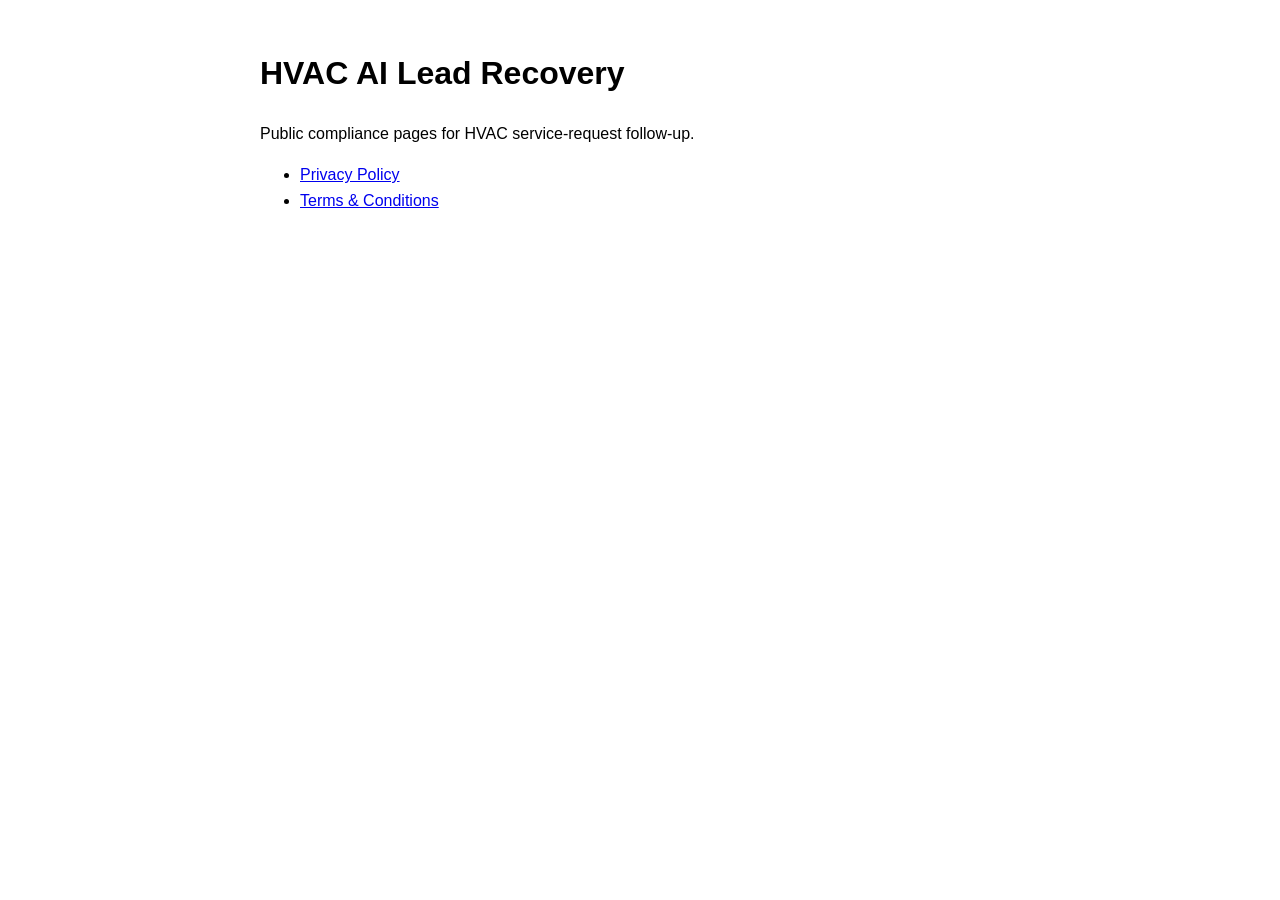
==== index.html @ ae184496 "Create standalone compliance pages" ====
<!doctype html>
<html lang="en">
<head><meta charset="utf-8"><meta name="viewport" content="width=device-width, initial-scale=1"><title>HVAC AI Compliance Pages</title></head>
<body style="font-family:Arial,sans-serif;max-width:760px;margin:48px auto;padding:0 20px;line-height:1.6">
<h1>HVAC AI Lead Recovery</h1><p>Public compliance pages for HVAC service-request follow-up.</p>
<ul><li><a href="privacy-policy.html">Privacy Policy</a></li><li><a href="terms.html">Terms &amp; Conditions</a></li></ul>
</body></html>
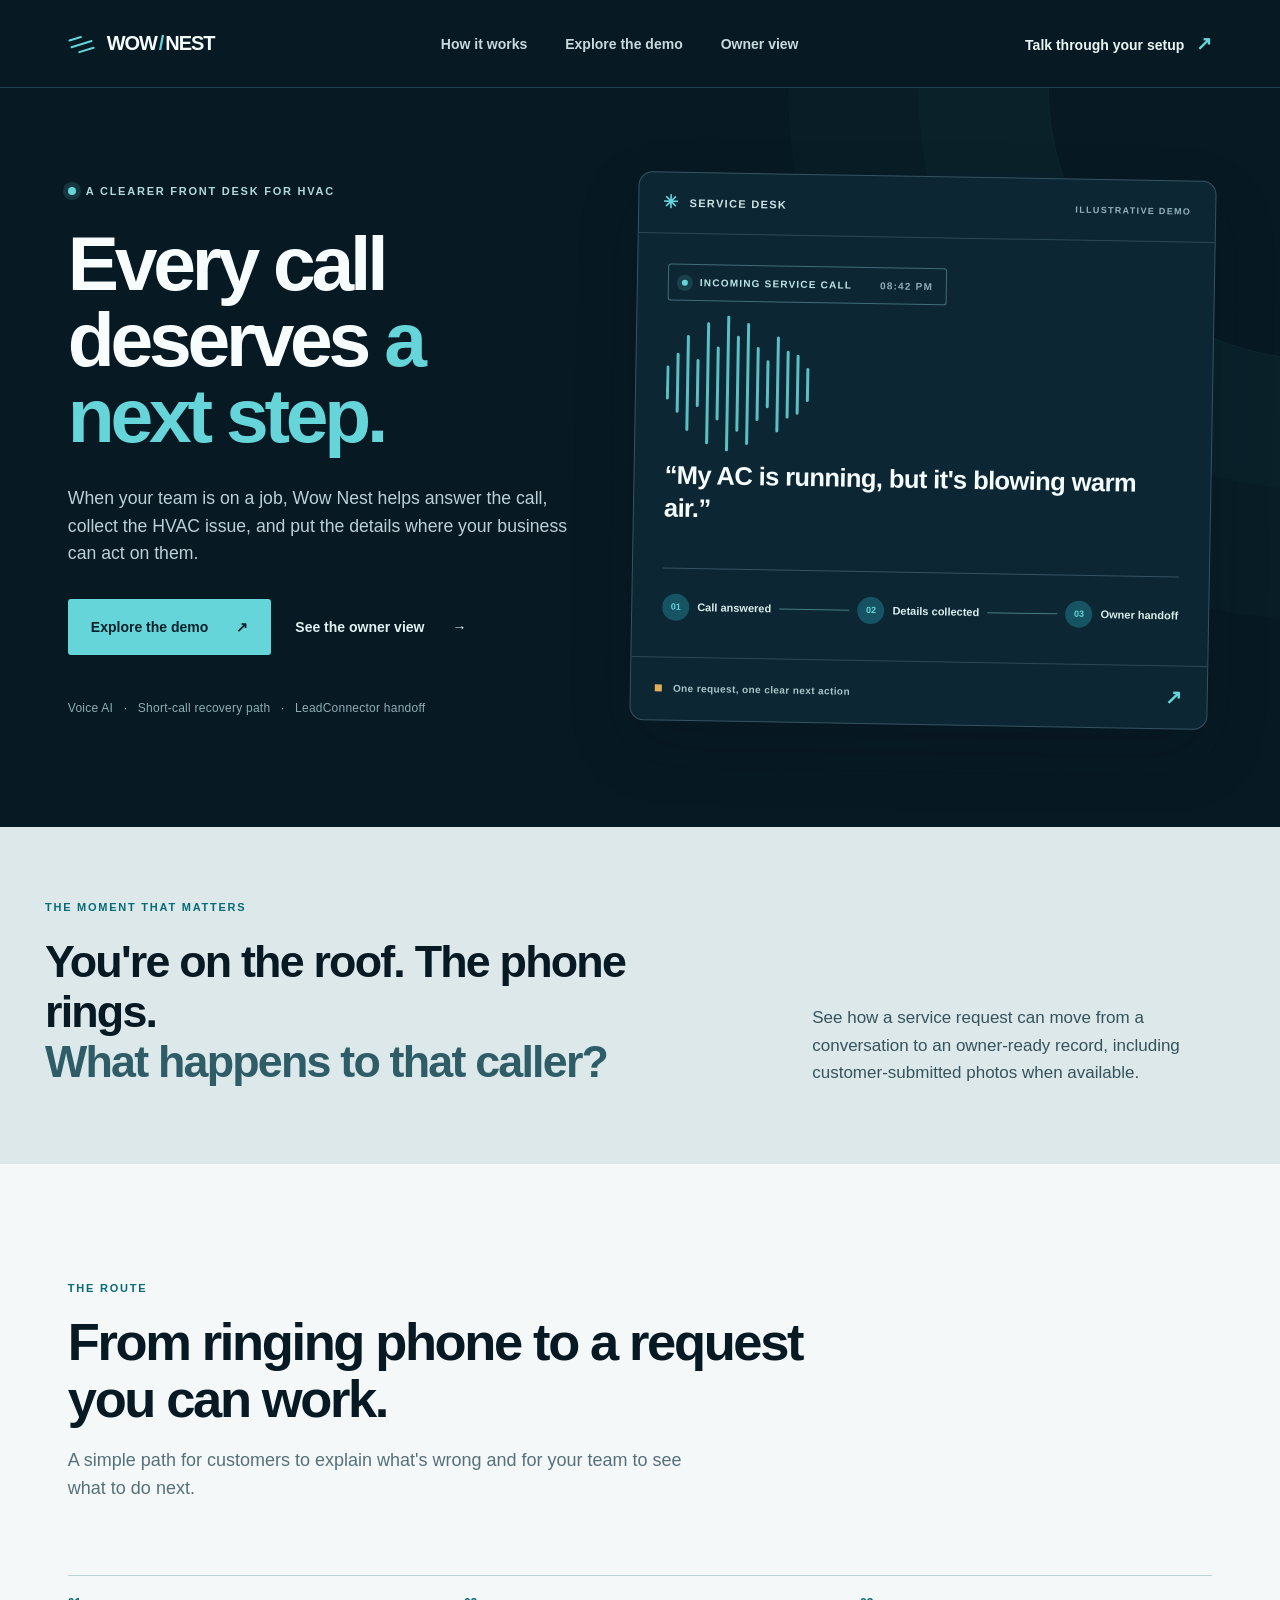
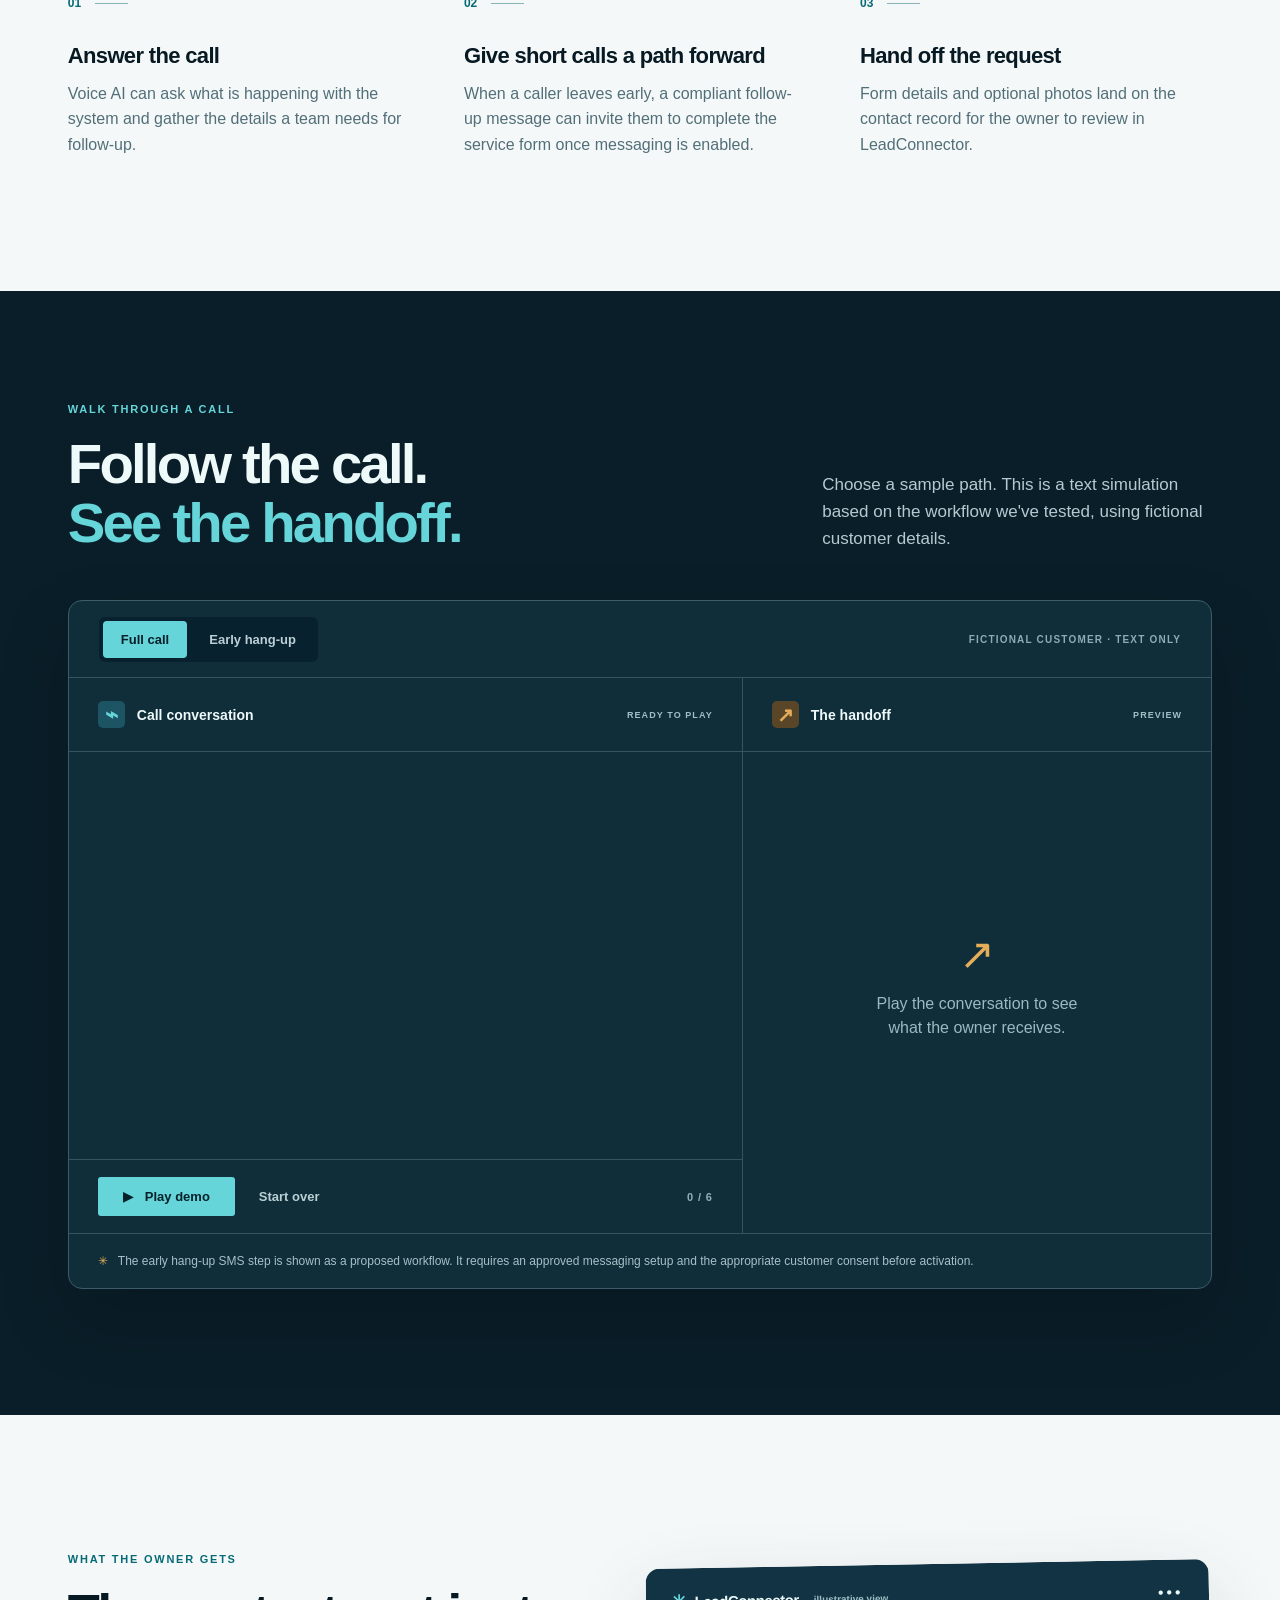
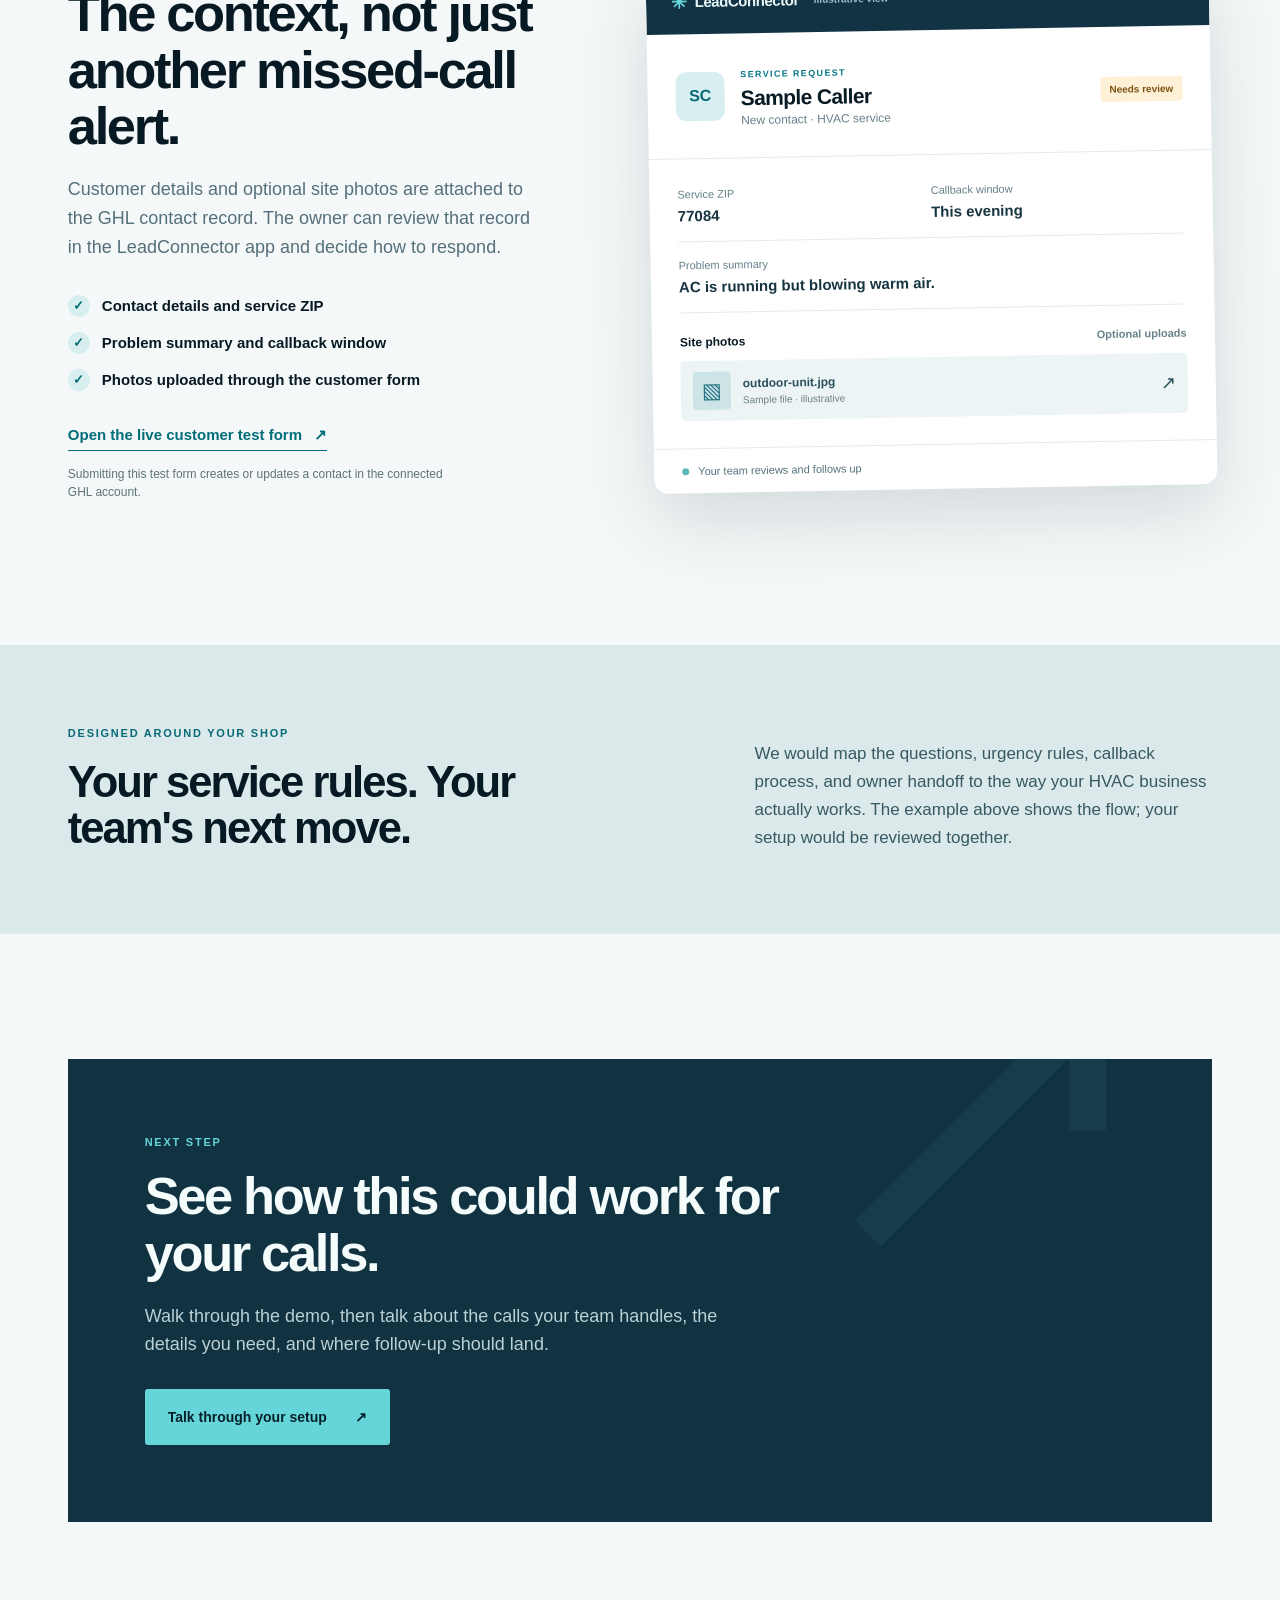
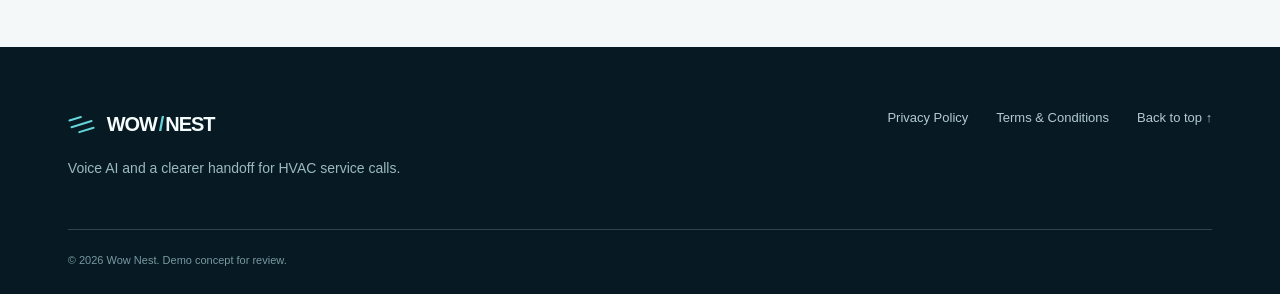
==== commit 094812dc: "Add Wow Nest HVAC demo landing page" ====
--- a/index.html
+++ b/index.html
@@ -1,7 +1,48 @@
 <!doctype html>
 <html lang="en">
-<head><meta charset="utf-8"><meta name="viewport" content="width=device-width, initial-scale=1"><title>HVAC AI Compliance Pages</title></head>
-<body style="font-family:Arial,sans-serif;max-width:760px;margin:48px auto;padding:0 20px;line-height:1.6">
-<h1>HVAC AI Lead Recovery</h1><p>Public compliance pages for HVAC service-request follow-up.</p>
-<ul><li><a href="privacy-policy.html">Privacy Policy</a></li><li><a href="terms.html">Terms &amp; Conditions</a></li></ul>
-</body></html>
+<head>
+  <meta charset="utf-8">
+  <meta name="viewport" content="width=device-width, initial-scale=1">
+  <meta name="theme-color" content="#071923">
+  <meta name="description" content="See how Wow Nest helps HVAC teams answer calls, collect service details, and hand requests to the owner in LeadConnector.">
+  <title>Wow Nest — Every call deserves a next step</title>
+  <link rel="stylesheet" href="styles.css">
+  <script src="script.js" defer></script>
+</head>
+<body>
+  <!-- THESIS: Make the handoff visible: call, customer detail, owner view. Avoid generic AI feature tiles.
+       OWN-WORLD: Midnight dispatch desk, mineral blue surfaces, cyan active lines, restrained amber signals.
+       STORY: HVAC owner recognizes a missed detail, walks through a sample call, sees what lands in LeadConnector.
+       FIRST VIEWPORT: Clear offer and CTA at left; a large, legible dispatch preview at right.
+       FORM: Interactive workflow demonstration chosen by the user, with full-call and short-call paths. -->
+  <a class="skip-link" href="#main">Skip to content</a>
+  <header class="site-header">
+    <a class="brand" href="#top" aria-label="Wow Nest home"><span class="brand-mark" aria-hidden="true"><span></span><span></span><span></span></span><span>WOW<span class="brand-separator">/</span>NEST</span></a>
+    <nav class="nav-links" aria-label="Main navigation"><a href="#how-it-works">How it works</a><a href="#demo">Explore the demo</a><a href="#handoff">Owner view</a></nav>
+    <a class="header-cta" href="#contact">Talk through your setup <span aria-hidden="true">↗</span></a>
+  </header>
+  <main id="main">
+    <section class="hero" id="top" aria-labelledby="hero-title">
+      <div class="hero-copy">
+        <p class="eyebrow"><span class="live-dot" aria-hidden="true"></span> A CLEARER FRONT DESK FOR HVAC</p>
+        <h1 id="hero-title">Every call deserves <em>a next step.</em></h1>
+        <p class="hero-intro">When your team is on a job, Wow Nest helps answer the call, collect the HVAC issue, and put the details where your business can act on them.</p>
+        <div class="hero-actions"><a class="button button-primary" href="#demo">Explore the demo <span aria-hidden="true">↗</span></a><a class="button button-text" href="#handoff">See the owner view <span aria-hidden="true">→</span></a></div>
+        <p class="hero-note">Voice AI <span>·</span> Short-call recovery path <span>·</span> LeadConnector handoff</p>
+      </div>
+      <div class="hero-console" aria-label="Illustrative call handoff preview">
+        <div class="console-top"><span class="console-name"><span class="tiny-mark" aria-hidden="true">✳</span> SERVICE DESK</span><span class="console-label">ILLUSTRATIVE DEMO</span></div>
+        <div class="console-main"><div class="incoming-badge"><span class="pulse-dot" aria-hidden="true"></span> INCOMING SERVICE CALL <span class="incoming-time">08:42 PM</span></div><div class="console-wave" aria-hidden="true"><span></span><span></span><span></span><span></span><span></span><span></span><span></span><span></span><span></span><span></span><span></span><span></span><span></span><span></span><span></span></div><p class="console-quote">“My AC is running, but it's blowing warm air.”</p><div class="console-divider"></div><div class="console-route"><span class="route-step active"><span class="route-icon">01</span> Call answered</span><span class="route-line"></span><span class="route-step active"><span class="route-icon">02</span> Details collected</span><span class="route-line"></span><span class="route-step active"><span class="route-icon">03</span> Owner handoff</span></div></div>
+        <div class="console-bottom"><span><span class="small-square" aria-hidden="true"></span> One request, one clear next action</span><span class="console-arrow" aria-hidden="true">↗</span></div>
+      </div>
+    </section>
+    <section class="problem-band" aria-labelledby="problem-title"><div class="band-inner"><p class="band-kicker">THE MOMENT THAT MATTERS</p><h2 id="problem-title">You're on the roof. The phone rings.<br><span>What happens to that caller?</span></h2><p>See how a service request can move from a conversation to an owner-ready record, including customer-submitted photos when available.</p></div></section>
+    <section class="process section-shell" id="how-it-works" aria-labelledby="process-title"><div class="section-heading"><p class="section-kicker">THE ROUTE</p><h2 id="process-title">From ringing phone to a request you can work.</h2><p>A simple path for customers to explain what's wrong and for your team to see what to do next.</p></div><div class="process-rail"><article class="process-stop"><span class="stop-number">01 <span class="stop-rule"></span></span><h3>Answer the call</h3><p>Voice AI can ask what is happening with the system and gather the details a team needs for follow-up.</p></article><article class="process-stop"><span class="stop-number">02 <span class="stop-rule"></span></span><h3>Give short calls a path forward</h3><p>When a caller leaves early, a compliant follow-up message can invite them to complete the service form once messaging is enabled.</p></article><article class="process-stop"><span class="stop-number">03 <span class="stop-rule"></span></span><h3>Hand off the request</h3><p>Form details and optional photos land on the contact record for the owner to review in LeadConnector.</p></article></div></section>
+    <section class="demo-section" id="demo" aria-labelledby="demo-title"><div class="section-shell"><div class="demo-heading"><div><p class="section-kicker">WALK THROUGH A CALL</p><h2 id="demo-title">Follow the call.<br><span>See the handoff.</span></h2></div><p class="demo-subhead">Choose a sample path. This is a text simulation based on the workflow we've tested, using fictional customer details.</p></div><div class="demo-frame"><div class="demo-toolbar"><div class="demo-tabs" role="tablist" aria-label="Demo scenario"><button class="scenario-tab is-selected" id="tab-full" type="button" role="tab" aria-selected="true" aria-controls="demo-panel" data-scenario="full">Full call</button><button class="scenario-tab" id="tab-short" type="button" role="tab" aria-selected="false" aria-controls="demo-panel" data-scenario="short">Early hang-up</button></div><span class="demo-fiction">FICTIONAL CUSTOMER · TEXT ONLY</span></div><div class="demo-content" id="demo-panel" role="tabpanel" aria-labelledby="tab-full"><div class="dialogue-pane"><div class="pane-heading"><div><span class="pane-icon" aria-hidden="true">⌁</span><span>Call conversation</span></div><span id="call-status" class="status-label">READY TO PLAY</span></div><div id="messages" class="messages" aria-live="polite" aria-relevant="additions text"></div><div class="demo-controls"><button class="play-control" id="play-pause" type="button" aria-label="Play demo"><span id="play-symbol" aria-hidden="true">▶</span><span id="play-label">Play demo</span></button><button class="restart-control" id="restart" type="button">Start over</button><span class="demo-count" id="demo-count">0 / 0</span></div></div><aside class="outcome-pane" aria-labelledby="outcome-title"><div class="pane-heading"><div><span class="pane-icon pane-icon-amber" aria-hidden="true">↗</span><span id="outcome-title">The handoff</span></div><span class="status-label" id="handoff-status">PREVIEW</span></div><div class="outcome-body" id="outcome-body"></div></aside></div><div class="demo-footer"><span class="footer-asterisk" aria-hidden="true">✳</span><span>The early hang-up SMS step is shown as a proposed workflow. It requires an approved messaging setup and the appropriate customer consent before activation.</span></div></div></div></section>
+    <section class="handoff section-shell" id="handoff" aria-labelledby="handoff-title"><div class="handoff-copy"><p class="section-kicker">WHAT THE OWNER GETS</p><h2 id="handoff-title">The context, not just another missed-call alert.</h2><p>Customer details and optional site photos are attached to the GHL contact record. The owner can review that record in the LeadConnector app and decide how to respond.</p><div class="proof-list"><div><span class="proof-check" aria-hidden="true">✓</span> Contact details and service ZIP</div><div><span class="proof-check" aria-hidden="true">✓</span> Problem summary and callback window</div><div><span class="proof-check" aria-hidden="true">✓</span> Photos uploaded through the customer form</div></div><a class="inline-link" href="https://api.leadconnectorhq.com/widget/form/VKua0E1kBo2Og0sKDTkM" target="_blank" rel="noopener noreferrer">Open the live customer test form <span aria-hidden="true">↗</span></a><p class="form-note">Submitting this test form creates or updates a contact in the connected GHL account.</p></div><div class="owner-preview" aria-label="Illustrative owner contact view"><div class="owner-top"><span class="owner-logo"><span class="owner-logo-mark" aria-hidden="true">✳</span> LeadConnector <small>illustrative view</small></span><span class="owner-top-menu" aria-hidden="true">•••</span></div><div class="owner-person"><div class="avatar" aria-hidden="true">SC</div><div><span class="record-label">SERVICE REQUEST</span><h3>Sample Caller</h3><p>New contact · HVAC service</p></div><span class="record-state">Needs review</span></div><div class="owner-grid"><div><span>Service ZIP</span><strong>77084</strong></div><div><span>Callback window</span><strong>This evening</strong></div><div class="owner-wide"><span>Problem summary</span><strong>AC is running but blowing warm air.</strong></div></div><div class="owner-photos"><div class="photos-heading"><span>Site photos</span><small>Optional uploads</small></div><div class="photo-file"><span class="photo-icon" aria-hidden="true">▧</span><div><strong>outdoor-unit.jpg</strong><small>Sample file · illustrative</small></div><span aria-hidden="true">↗</span></div></div><div class="owner-bottom"><span class="owner-small-dot" aria-hidden="true"></span> Your team reviews and follows up</div></div></section>
+    <section class="setup-band" aria-labelledby="setup-title"><div class="section-shell setup-inner"><div><p class="section-kicker">DESIGNED AROUND YOUR SHOP</p><h2 id="setup-title">Your service rules. Your team's next move.</h2></div><p>We would map the questions, urgency rules, callback process, and owner handoff to the way your HVAC business actually works. The example above shows the flow; your setup would be reviewed together.</p></div></section>
+    <section class="contact-section section-shell" id="contact" aria-labelledby="contact-title"><div class="contact-panel"><p class="section-kicker">NEXT STEP</p><h2 id="contact-title">See how this could work for your calls.</h2><p>Walk through the demo, then talk about the calls your team handles, the details you need, and where follow-up should land.</p><button type="button" class="button button-primary" id="booking-button">Talk through your setup <span aria-hidden="true">↗</span></button><p class="booking-status" id="booking-status" role="status" aria-live="polite" hidden>The booking form link will be added before this page goes live. The demo above is ready to explore.</p></div></section>
+  </main>
+  <footer class="site-footer"><div class="footer-main"><a class="brand brand-footer" href="#top" aria-label="Wow Nest home"><span class="brand-mark" aria-hidden="true"><span></span><span></span><span></span></span><span>WOW<span class="brand-separator">/</span>NEST</span></a><p>Voice AI and a clearer handoff for HVAC service calls.</p></div><div class="footer-links"><a href="privacy-policy.html">Privacy Policy</a><a href="terms.html">Terms &amp; Conditions</a><a href="#top">Back to top ↑</a></div><p class="copyright">© <span id="year">2026</span> Wow Nest. Demo concept for review.</p></footer>
+</body>
+</html>
--- a/styles.css
+++ b/styles.css
@@ -0,0 +1,13 @@
+:root{--ink:#071923;--ink-2:#102b3a;--ink-3:#183848;--paper:#f5f8f8;--white:#fff;--line:#d5e0e3;--muted:#55707b;--cyan:#65d5d9;--cyan-deep:#066b76;--amber:#e4ad59;--shadow:0 25px 62px rgba(2,20,30,.19)}
+*{box-sizing:border-box}html{scroll-behavior:smooth}body{margin:0;background:var(--paper);color:var(--ink);font-family:"Segoe UI",Arial,sans-serif;-webkit-font-smoothing:antialiased}button,a{font:inherit}button{cursor:pointer}a{color:inherit}a:focus-visible,button:focus-visible{outline:3px solid var(--amber);outline-offset:4px}::selection{background:var(--cyan);color:var(--ink)}.skip-link{position:absolute;left:16px;top:-60px;z-index:1000;padding:10px 14px;background:var(--cyan);color:var(--ink)}.skip-link:focus{top:16px}
+.site-header{height:88px;display:flex;align-items:center;justify-content:space-between;gap:32px;padding:0 clamp(24px,5.3vw,88px);background:var(--ink);color:#eef8f8;border-bottom:1px solid #244251}.brand{display:inline-flex;align-items:center;gap:11px;text-decoration:none;color:#f5fcfc;font-weight:850;font-size:20px;letter-spacing:-.055em;white-space:nowrap}.brand-separator{color:var(--cyan);padding:0 2px}.brand-mark{width:28px;height:28px;position:relative;display:inline-block;transform:rotate(-17deg)}.brand-mark span{position:absolute;height:2px;width:23px;background:var(--cyan);left:2px;border-radius:2px}.brand-mark span:nth-child(1){top:6px;width:14px}.brand-mark span:nth-child(2){top:13px;width:23px}.brand-mark span:nth-child(3){top:20px;width:17px;left:8px}.nav-links{display:flex;align-items:center;gap:38px}.nav-links a{text-decoration:none;font-size:14px;font-weight:600;color:#c8dadd;transition:color .2s}.nav-links a:hover,.header-cta:hover{color:var(--cyan)}.header-cta{text-decoration:none;font-size:14px;font-weight:750;color:#e9f5f4;white-space:nowrap}.header-cta span{font-size:19px;margin-left:8px;color:var(--cyan)}
+.hero{min-height:690px;background:var(--ink);color:#f7fcfc;display:grid;grid-template-columns:minmax(0,.93fr) minmax(0,1.07fr);gap:clamp(32px,5vw,80px);align-items:center;padding:88px clamp(24px,5.3vw,88px) 102px;position:relative;overflow:hidden}.hero::before{content:"";position:absolute;width:540px;height:540px;border:1px solid rgba(101,213,217,.07);border-radius:50%;right:-310px;top:-270px;box-shadow:0 0 0 130px rgba(101,213,217,.025),0 0 0 260px rgba(101,213,217,.017);pointer-events:none}.hero-copy,.hero-console{position:relative;z-index:1}.eyebrow,.section-kicker,.band-kicker{font-size:11px;font-weight:800;letter-spacing:.16em;margin:0 0 28px}.eyebrow{color:#b1d9db;display:flex;align-items:center;gap:10px}.live-dot,.pulse-dot{width:8px;height:8px;background:var(--cyan);border-radius:50%;display:inline-block;box-shadow:0 0 0 5px rgba(101,213,217,.15)}h1,h2,h3,p{margin-top:0}.hero h1{font-family:Arial,"Segoe UI",sans-serif;font-size:clamp(54px,6vw,104px);line-height:.99;letter-spacing:-.055em;max-width:690px;margin:0 0 32px;font-weight:800}.hero h1 em{font-style:normal;color:var(--cyan)}.hero-intro{font-size:clamp(17px,1.38vw,21px);line-height:1.55;color:#bbd1d6;max-width:570px;margin-bottom:32px}.hero-actions{display:flex;align-items:center;flex-wrap:wrap;gap:24px}.button{display:inline-flex;justify-content:center;align-items:center;gap:28px;min-height:56px;padding:15px 23px;text-decoration:none;border-radius:3px;font-size:14px;font-weight:800;border:0;transition:background .2s,color .2s,transform .2s}.button:hover{transform:translateY(-2px)}.button-primary{background:var(--cyan);color:#06212a}.button-primary:hover{background:#93e8e8}.button-text{color:#e2f1f1;padding-left:0}.button-text:hover{color:var(--cyan)}.hero-note{font-size:12px;color:#8eaeb5;margin:46px 0 0;letter-spacing:.02em}.hero-note span{color:var(--cyan);padding:0 7px}
+.hero-console{background:#0d2633;border:1px solid #355363;border-radius:14px;box-shadow:var(--shadow);overflow:hidden;transform:rotate(1deg)}.console-top,.console-bottom{display:flex;justify-content:space-between;align-items:center;padding:19px 24px;border-bottom:1px solid #2c4957;color:#cce2e5;font-size:11px;font-weight:800;letter-spacing:.12em}.console-name{display:flex;align-items:center;gap:10px}.tiny-mark{color:var(--cyan);font-size:18px}.console-label{font-size:9px;color:#94b4bc}.console-main{padding:30px 30px 36px}.incoming-badge{display:inline-flex;align-items:center;gap:12px;border:1px solid #3f6c78;border-radius:3px;padding:12px 13px;color:#bde7e7;font-size:10px;letter-spacing:.12em;font-weight:800}.incoming-badge .pulse-dot{width:6px;height:6px}.incoming-time{margin-left:16px;color:#8eacb5}.console-wave{display:flex;align-items:center;gap:7px;height:136px;margin:14px 0 8px;overflow:hidden}.console-wave span{width:3px;background:var(--cyan);border-radius:4px;opacity:.88;height:25%;animation:wave 2.5s ease-in-out infinite}.console-wave span:nth-child(2),.console-wave span:nth-child(14){height:44%;animation-delay:.1s}.console-wave span:nth-child(3),.console-wave span:nth-child(12){height:70%;animation-delay:.2s}.console-wave span:nth-child(4),.console-wave span:nth-child(11){height:36%;animation-delay:.3s}.console-wave span:nth-child(5),.console-wave span:nth-child(9){height:90%;animation-delay:.4s}.console-wave span:nth-child(6),.console-wave span:nth-child(10){height:54%;animation-delay:.5s}.console-wave span:nth-child(7){height:100%;animation-delay:.6s}.console-wave span:nth-child(8){height:70%;animation-delay:.7s}.console-wave span:nth-child(13){height:50%;animation-delay:.8s}@keyframes wave{50%{transform:scaleY(.72);opacity:.55}}.console-quote{font-size:clamp(21px,2vw,30px);line-height:1.3;letter-spacing:-.025em;font-weight:650;max-width:490px;color:#f4fcfc;margin:0 0 42px}.console-divider{border-top:1px solid #355363}.console-route{display:flex;align-items:center;gap:8px;justify-content:space-between;margin-top:25px}.route-step{display:flex;align-items:center;gap:8px;color:#d8eeed;font-size:11px;font-weight:700;white-space:nowrap}.route-icon{display:grid;place-items:center;width:27px;height:27px;border-radius:50%;background:#165363;color:var(--cyan);font-size:9px}.route-line{height:1px;flex:1;background:#477c82}.console-bottom{border-top:1px solid #2c4957;border-bottom:0;font-size:10px;letter-spacing:.04em;color:#a7c5c9}.small-square{display:inline-block;width:7px;height:7px;background:var(--amber);margin-right:8px}.console-arrow{font-size:20px;color:var(--cyan)}
+.problem-band{background:#dce8e9;padding:74px 24px 78px}.band-inner{max-width:1190px;margin:auto;display:grid;grid-template-columns:1.15fr .75fr;column-gap:10%;align-items:end}.band-kicker{color:var(--cyan-deep);grid-column:1/-1;margin-bottom:23px}.problem-band h2{font-size:clamp(30px,3.5vw,52px);letter-spacing:-.04em;line-height:1.12;margin:0}.problem-band h2 span{color:#2e5d68}.problem-band p:last-child{font-size:17px;line-height:1.6;color:#36535c;margin:0;max-width:410px}.section-shell{max-width:1350px;margin:auto;padding-left:clamp(24px,5.3vw,88px);padding-right:clamp(24px,5.3vw,88px)}.process{padding-top:118px;padding-bottom:134px}.section-kicker{color:var(--cyan-deep);margin-bottom:20px}.section-heading{max-width:810px}.section-heading h2,.handoff h2,.setup-band h2,.contact-panel h2{font-size:clamp(36px,4.1vw,62px);line-height:1.08;letter-spacing:-.045em;margin:0 0 20px}.section-heading>p:last-child{font-size:18px;line-height:1.55;color:var(--muted);max-width:640px}.process-rail{display:grid;grid-template-columns:repeat(3,1fr);gap:44px;margin-top:72px;border-top:1px solid #bbd1d5}.process-stop{padding-top:20px}.stop-number{display:flex;align-items:center;gap:14px;color:var(--cyan-deep);font-size:12px;font-weight:850}.stop-rule{display:inline-block;width:33px;height:1px;background:#88b4b8}.process-stop h3{font-size:22px;letter-spacing:-.03em;margin:33px 0 12px}.process-stop p{font-size:16px;line-height:1.58;color:#526f79;max-width:335px;margin:0}
+.demo-section{background:#0a1e29;color:#eef9f9;padding:112px 0 126px}.demo-section .section-kicker{color:var(--cyan)}.demo-heading{display:flex;justify-content:space-between;align-items:end;gap:50px;margin-bottom:48px}.demo-heading h2{font-size:clamp(38px,4.4vw,70px);line-height:1.04;letter-spacing:-.05em;margin:0}.demo-heading h2 span{color:var(--cyan)}.demo-subhead{color:#b3cbd0;font-size:17px;line-height:1.6;max-width:390px;margin:0}.demo-frame{border:1px solid #3c5c69;background:#102d3a;border-radius:14px;overflow:hidden;box-shadow:0 30px 70px rgba(0,0,0,.18)}.demo-toolbar{height:77px;border-bottom:1px solid #365361;display:flex;align-items:center;justify-content:space-between;gap:20px;padding:0 30px}.demo-tabs{display:flex;gap:4px;padding:4px;background:#08212e;border-radius:6px}.scenario-tab{border:0;background:transparent;color:#bad0d5;padding:11px 18px;border-radius:4px;font-size:13px;font-weight:750}.scenario-tab:hover{color:#fff}.scenario-tab.is-selected{background:var(--cyan);color:#061f29}.demo-fiction{font-size:10px;font-weight:800;letter-spacing:.12em;color:#8cacb5}.demo-content{display:grid;grid-template-columns:1.18fr .82fr;min-height:555px}.dialogue-pane{display:flex;flex-direction:column;border-right:1px solid #365361;min-width:0}.pane-heading{height:74px;padding:0 29px;border-bottom:1px solid #365361;display:flex;align-items:center;justify-content:space-between;gap:12px;font-size:14px;font-weight:750}.pane-heading>div{display:flex;align-items:center;gap:12px}.pane-icon{display:grid;place-items:center;width:27px;height:27px;background:#1d5463;color:var(--cyan);border-radius:5px;font-size:22px}.pane-icon-amber{background:#594628;color:var(--amber);font-size:20px}.status-label{font-size:9px;letter-spacing:.12em;color:#a2bec5;font-weight:850;white-space:nowrap}.messages{flex:1;min-height:335px;max-height:420px;overflow-y:auto;padding:29px;scrollbar-color:#3b7280 transparent}.message{max-width:80%;margin:0 0 19px;animation:messageIn .3s cubic-bezier(.16,1,.3,1) both}.message-speaker{font-size:9px;font-weight:850;letter-spacing:.13em;display:block;margin-bottom:9px;color:#9ddfe0}.message p{padding:15px 17px;font-size:14px;line-height:1.5;margin:0;background:#235969;color:#f4fcfc;border-radius:5px 15px 15px 15px}.message-caller{margin-left:auto}.message-caller .message-speaker{text-align:right;color:#d3e0e2}.message-caller p{background:#dce9eb;color:#102833;border-radius:15px 5px 15px 15px}.message-system{margin-left:auto;margin-right:auto;max-width:92%;text-align:center}.message-system .message-speaker{color:#e5bd7a}.message-system p{background:#30404a;color:#e7f0f1;border-radius:5px;font-size:13px}.demo-controls{display:flex;align-items:center;gap:18px;padding:17px 29px;border-top:1px solid #365361}.play-control{background:var(--cyan);border:0;color:#05222b;border-radius:3px;padding:12px 17px;font-size:13px;font-weight:850;display:flex;gap:12px;align-items:center;min-width:137px;justify-content:center}.play-control:hover{background:#9be8e9}.restart-control{border:0;background:none;color:#b9d0d4;font-size:13px;font-weight:700}.restart-control:hover{text-decoration:underline}.demo-count{margin-left:auto;color:#92afb7;font-size:11px;font-weight:800;letter-spacing:.08em}.outcome-pane{display:flex;flex-direction:column;min-width:0}.outcome-body{flex:1;padding:37px 30px}.outcome-idle{height:100%;min-height:335px;display:flex;align-items:center;justify-content:center;flex-direction:column;text-align:center;color:#9ab9c0}.outcome-idle span{font-size:43px;color:var(--amber);margin-bottom:13px}.outcome-idle p{max-width:235px;line-height:1.5}.outcome-kicker{font-size:10px;letter-spacing:.14em;font-weight:850;color:var(--cyan);margin-bottom:22px}.outcome-body h3{font-size:30px;line-height:1.12;letter-spacing:-.035em;margin:0 0 13px}.outcome-body>p{font-size:14px;line-height:1.55;color:#b9d0d4;margin:0 0 22px}.outcome-list{margin:0}.outcome-list div{display:flex;justify-content:space-between;gap:18px;padding:13px 0;border-top:1px solid #365361;font-size:12px;line-height:1.4}.outcome-list dt{color:#a5bdc4}.outcome-list dd{text-align:right;font-weight:750;margin:0;color:#eaf6f6}.outcome-end{display:flex;align-items:center;gap:9px;font-size:11px;font-weight:750;color:#aee7e7;margin-top:24px}.outcome-dot{height:7px;width:7px;border-radius:50%;background:var(--cyan)}.outcome-end.pending{color:#e9c58c}.outcome-end.pending .outcome-dot{background:var(--amber)}.demo-footer{display:flex;gap:10px;padding:18px 29px;border-top:1px solid #365361;color:#a7c0c6;font-size:12px;line-height:1.5}.footer-asterisk{color:var(--amber)}@keyframes messageIn{from{opacity:0;transform:translateY(9px)}to{opacity:1;transform:translateY(0)}}
+.handoff{display:grid;grid-template-columns:.92fr 1.08fr;gap:clamp(55px,8vw,120px);align-items:center;padding-top:138px;padding-bottom:144px}.handoff-copy>p:not(.section-kicker):not(.form-note){color:var(--muted);font-size:18px;line-height:1.6;max-width:530px}.proof-list{margin:33px 0 35px;display:grid;gap:15px;font-size:15px;font-weight:650}.proof-list div{display:flex;align-items:center;gap:12px}.proof-check{display:grid;place-items:center;width:22px;height:22px;border-radius:50%;background:#d8eff0;color:#026b76;font-size:13px;flex:none}.inline-link{font-size:15px;font-weight:850;color:#006d79;text-decoration:none;border-bottom:1px solid #006d79;padding-bottom:6px;display:inline-flex;gap:12px}.inline-link:hover{color:#003b45}.form-note{color:#5d737a;font-size:12px;line-height:1.5;max-width:400px;margin:14px 0 0}.owner-preview{background:#fff;border-radius:14px;box-shadow:0 27px 75px rgba(16,54,68,.15);overflow:hidden;transform:rotate(-1deg)}.owner-top{height:66px;background:#113343;color:#eaf8f8;display:flex;align-items:center;justify-content:space-between;padding:0 25px}.owner-logo{font-size:15px;font-weight:850;letter-spacing:-.03em;display:flex;align-items:center;gap:8px}.owner-logo-mark{color:var(--cyan);font-size:19px}.owner-logo small{font-weight:600;letter-spacing:0;color:#9fbdc5;font-size:10px;margin-left:7px}.owner-top-menu{letter-spacing:3px}.owner-person{display:flex;align-items:center;gap:16px;padding:30px 28px;border-bottom:1px solid #e3ebed}.avatar{height:49px;width:49px;border-radius:11px;background:#d7eff0;color:#076773;font-weight:850;display:grid;place-items:center;flex:none}.record-label{color:#087786;font-size:9px;font-weight:850;letter-spacing:.15em}.owner-person h3{font-size:21px;letter-spacing:-.03em;margin:5px 0 3px}.owner-person p{font-size:12px;color:#69818a;margin:0}.record-state{margin-left:auto;padding:7px 9px;color:#7a520f;background:#fff1d8;font-size:10px;font-weight:800;white-space:nowrap;border-radius:3px}.owner-grid{display:grid;grid-template-columns:1fr 1fr;padding:12px 28px 0}.owner-grid>div{display:flex;flex-direction:column;gap:7px;border-bottom:1px solid #e3ebed;padding:17px 0}.owner-grid>div:nth-child(odd){padding-right:18px}.owner-grid span{font-size:11px;color:#657f88}.owner-grid strong{font-size:15px;color:#173541}.owner-grid .owner-wide{grid-column:1/-1}.owner-photos{padding:22px 28px 27px}.photos-heading{display:flex;justify-content:space-between;font-size:12px;font-weight:850;margin-bottom:12px}.photos-heading small{font-size:11px;font-weight:600;color:#68828a}.photo-file{display:flex;align-items:center;gap:12px;background:#edf4f5;padding:11px 12px;border-radius:5px;color:#29505c}.photo-file>div{display:flex;flex-direction:column;gap:4px;flex:1}.photo-file strong{font-size:12px}.photo-file small{font-size:10px;color:#6a8189}.photo-file>span:last-child{font-size:18px}.photo-icon{display:grid;place-items:center;height:38px;width:38px;background:#cde4e6;color:#227480;border-radius:4px;font-size:21px}.owner-bottom{padding:16px 28px;border-top:1px solid #e3ebed;color:#55737c;font-size:11px;display:flex;align-items:center;gap:9px}.owner-small-dot{height:7px;width:7px;background:#5eb8bd;border-radius:50%}
+.setup-band{background:#dce9eb;padding:82px 0}.setup-inner{display:grid;grid-template-columns:1fr .8fr;gap:10%;align-items:end}.setup-band h2{font-size:clamp(32px,3.4vw,52px);margin:0;max-width:570px}.setup-inner>p{color:#365962;line-height:1.65;font-size:17px;max-width:470px;margin:0}.contact-section{padding-top:125px;padding-bottom:125px}.contact-panel{background:#103241;color:#f5fcfc;padding:clamp(36px,6vw,86px);position:relative;overflow:hidden}.contact-panel::after{content:"↗";position:absolute;right:4%;top:-39%;font-size:clamp(300px,35vw,600px);line-height:1;color:rgba(101,213,217,.065);pointer-events:none}.contact-panel>*{position:relative;z-index:1}.contact-panel .section-kicker{color:var(--cyan)}.contact-panel h2{max-width:700px}.contact-panel>p:not(.section-kicker):not(.booking-status){font-size:18px;color:#bad0d5;line-height:1.6;max-width:590px;margin-bottom:30px}.booking-status{margin:23px 0 0;background:#294c58;padding:14px 17px;border-radius:4px;color:#d8eeee;max-width:520px;font-size:13px;line-height:1.5}.site-footer{background:#071923;color:#dbe9ec;padding:63px clamp(24px,5.3vw,88px) 28px;display:grid;grid-template-columns:1fr auto;gap:45px}.footer-main p{margin:18px 0 0;color:#9bb9c0;font-size:14px}.footer-links{display:flex;align-items:start;gap:28px;flex-wrap:wrap}.footer-links a{color:#b2cbd0;text-decoration:none;font-size:13px}.footer-links a:hover{color:var(--cyan)}.copyright{grid-column:1/-1;border-top:1px solid #2d4550;padding-top:24px;margin:8px 0 0;color:#7899a2;font-size:11px}
+@media(max-width:1100px){.site-header{height:76px}.nav-links{gap:18px}.hero{min-height:0;grid-template-columns:1fr;gap:60px;padding-top:86px}.hero-copy{max-width:800px}.hero h1{max-width:800px}.hero-console{max-width:780px;width:100%;justify-self:center}.handoff{gap:50px}.record-state{display:none}}
+@media(max-width:780px){.site-header{padding:0 22px}.nav-links{display:none}.hero{padding:72px 24px 82px}.hero h1{font-size:clamp(47px,11vw,78px)}.hero-note{line-height:1.7}.band-inner{grid-template-columns:1fr;gap:20px}.problem-band{padding:65px 24px}.process{padding-top:85px;padding-bottom:96px}.process-rail{grid-template-columns:1fr;gap:30px;margin-top:52px}.process-stop{padding-bottom:26px;border-bottom:1px solid #c9dadd}.process-stop h3{margin-top:18px}.demo-section{padding:82px 0 90px}.demo-heading{display:block}.demo-subhead{max-width:550px;margin-top:24px}.demo-content{grid-template-columns:1fr}.dialogue-pane{border-right:0;border-bottom:1px solid #365361}.messages{min-height:320px;max-height:360px}.outcome-body{min-height:310px}.outcome-idle{min-height:260px}.handoff{grid-template-columns:1fr;padding-top:95px;padding-bottom:106px}.owner-preview{max-width:640px;width:100%;justify-self:center}.setup-inner{grid-template-columns:1fr;gap:30px}.contact-section{padding-top:90px;padding-bottom:90px}.site-footer{grid-template-columns:1fr}.copyright{grid-column:1}}
+@media(max-width:520px){.header-cta{font-size:0}.header-cta span{font-size:22px}.brand{font-size:19px}.hero-actions{gap:12px}.button{min-height:52px}.button-text{font-size:13px}.hero-console{transform:none}.console-top,.console-bottom{padding:15px}.console-main{padding:22px 16px}.console-wave{height:95px}.console-route{gap:4px}.route-step{font-size:0}.route-icon{font-size:9px}.incoming-time{margin-left:5px}.demo-toolbar{padding:10px 14px;height:auto;display:block}.demo-fiction{display:block;padding:10px 4px 3px}.scenario-tab{padding:10px 12px}.pane-heading{padding:0 16px}.messages{padding:18px 15px}.demo-controls{padding:15px}.outcome-body{padding:24px 17px}.demo-footer{padding:16px}.owner-person{padding:22px 16px}.owner-grid{padding:8px 16px 0}.owner-photos{padding:20px 16px}.owner-bottom{padding:16px}.owner-logo small{display:none}.contact-panel{padding:42px 26px}.footer-links{gap:19px}}
+@media(prefers-reduced-motion:reduce){html{scroll-behavior:auto}.console-wave span,.message{animation:none}.button{transition:none}.button:hover{transform:none}}
